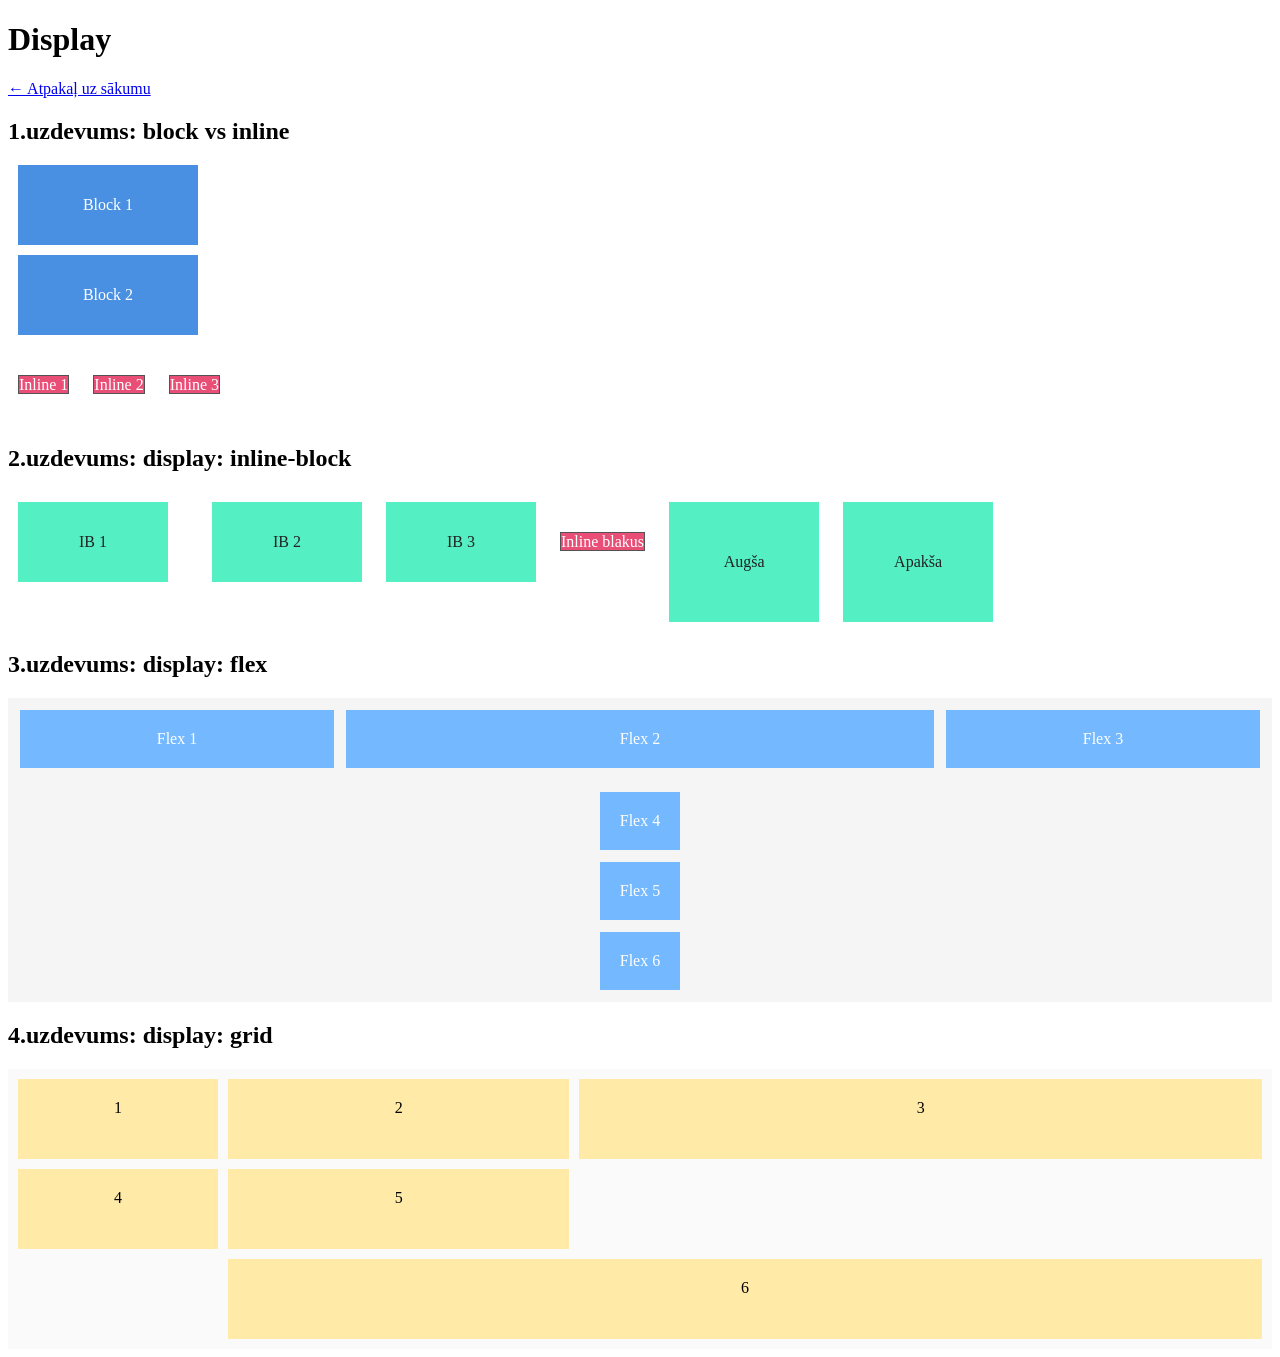
==== display.html @ 67350fed "4.uzd - grid" ====
<!DOCTYPE html>
<html lang="lv">
<head>
    <meta charset="UTF-8">
    <meta name="viewport" content="width=device-width, initial-scale=1.0">
    <title>Display</title>
    <link rel="stylesheet" href="style.css">
</head>

<body>
<h1>Display</h1>
<p><a href="index.html">← Atpakaļ uz sākumu</a></p>

<h2>1.uzdevums: block vs inline</h2>
<div class="block">Block 1</div>
<div class="block">Block 2</div>
<div class="inline">Inline 1</div>
<div class="inline">Inline 2</div>
<div class="inline">Inline 3</div>

<h2>2.uzdevums: display: inline-block</h2>
<div class="inline-block">IB 1</div>
<div class="inline-block ib-atstarpe">IB 2</div>
<div class="inline-block">IB 3</div>
<div class="inline">Inline blakus</div>
<div class="inline-block ib-tall ib-augsa">Augša</div>
<div class="inline-block ib-tall ib-apaksa">Apakša</div>

<h2>3.uzdevums: display: flex</h2>
<div class="flex-container">
    <div class="flex-item">Flex 1</div>
    <div class="flex-item flex-item-2">Flex 2</div>
    <div class="flex-item">Flex 3</div>
</div>

<div class="flex-container flex-kolonna">
    <div class="flex-item">Flex 4</div>
    <div class="flex-item">Flex 5</div>
    <div class="flex-item">Flex 6</div>
</div>

<h2>4.uzdevums: display: grid</h2>
<div class="grid-container">
    <div class="grid-item">1</div>
    <div class="grid-item">2</div>
    <div class="grid-item">3</div>
    <div class="grid-item">4</div>
    <div class="grid-item">5</div>
    <div class="grid-item grid-item-6">6</div>
</div>

</body>

</html>
---- style.css ----
.uzdevums{
    margin-bottom:50px;
}
#produkta-kartite{
    background-color: #adacac;
    border: 1px solid #535353;
    padding: 16px;
}

.kartites-virsraksts{
    font-size: 24px;
    font-weight: bold;
    margin-bottom: 10px;
}

.kartites-teksts{
    line-height: 1.4;
    color: #6b6b6b;
}

form{
    text-align: center;
    border: 1px solid #535353;
    border-radius: 12px;
    padding: 20px;
    width: 350px;
    margin: 0 auto;
}

form input{
    width: 250px;
    padding: 8px;
    margin-bottom: 10px;
}

.menu{
    list-style: none;
    padding: 0;
}

.menu li{
    display: inline-block;
    margin-right: 15px;
}

.menu a{
    text-decoration: none;
    color: #333;
}

.menu a:hover{
    color: 	#9cc9dd;
    text-decoration: underline;
}

.menu li.active{
    background-color: #d9ecff;
    padding: 5px 10px;
}

.gallery > h3{
    margin-bottom: 20px;
}

.gallery figure{
    position: relative;
    margin: 0;
    width: 250px;
}

.gallery img{
    width: 100%;
    display: block;
}

.gallery figure figcaption{
    position: absolute;
    bottom: 0;
    left: 0;
    right: 0;
    background-color: rgba(0, 0, 0, 0.6);
    color: #fff;
    padding: 6px;
}

.quote{
    position: relative;
    border-left: 3px solid #adacac;
    padding-left: 50px;
    margin: 30px;
    font-style: italic;
    color: #444;
}

.quote::before{
    content: "“";
    font-size: 60px;
    font-style: italic;
    color: #b5b5b5;
    position: absolute;
    top: -15px;
    left: 8px;
}

.nav-bar{
    display: flex;
    align-items: center;
    justify-content: space-between;
    padding: 15px 30px;
    background-color: 	#eeeeee;
}

.nav-links a{
    text-decoration: none;
    color: #333;
    margin-left: 25px;
    transition: color 0.3s ease;
}

.nav-links a:hover{
    color: 	#9cc9dd;
}

.box{
    background-color: 	#9cc9dd;
    color: 	#eeeeee;
    width: 120px;
    height: 80px;
    margin: 10px;
    text-align: center;
    line-height: 80px;
}

.box-otrs{
    background-color: #ac1c1c;
}

.relative{
    position: relative;
    top: 20px;
    left: 30px;
}

.container{
    position: relative;
    width: 400px;
    height: 220px;
    border: 2px solid #535353;
    margin: 10px;
}

.container .absolute{
    position: absolute;
    top: 20px;
    left: 20px;
    margin: 0;
}

.container .absolute-2{
    position: absolute;
    top: 110px;
    left: 270px;
    margin: 0;
}

.fixed-banner{
    position: fixed;
    bottom: 0;
    left: 0;
    right: 0;
    z-index: 10;
    background-color: #2e7d7d;
    color: #eeeeee;
    padding: 15px;
    text-align: center;
}

.sticky-header{
    position: sticky;
    top: 0;
    background-color: #9cc9dd;
    color: 	#eeeeee;
    padding: 10px;
    font-weight: bold;
}

.sticky-header-2{
    position: sticky;
    top: 50px;
    background-color: #59727c;
    color: #fff;
    padding: 10px;
    font-weight: bold;
}

.layer-container{
    position: relative;
    width: 320px;
    height: 310px;
    margin: 10px;
}

.layer{
    position: absolute;
    width: 180px;
    height: 180px;
    text-align: center;
    line-height: 180px;
    color: #fff;
    font-size: 18px;
}

.layer-sarkans{
    top: 0;
    left: 0;
    z-index: 1;
    background-color: #ac1c1c;
}

.layer-zals{
    top: 60px;
    left: 60px;
    z-index: 2;
    background-color: #59727c;
}

.layer-zils{
    top: 120px;
    left: 120px;
    z-index: 3;
    background-color: #9cc9dd;
}

.layout{
    position: relative;
    min-height: 250px;
    margin: 10px;
    border: 1px solid #535353;
}

.sidebar{
    position: absolute;
    top: 0;
    right: 0;
    bottom: 0;
    width: 180px;
    background-color: #2e5e72;
    color: #fff;
    padding: 15px;
}

.saturs{
    margin-right: 210px;
    padding: 15px;
}

@media screen and (max-width: 600px){
    .sidebar{
        position: static;
        width: auto;
        height: auto;
    }

    .saturs{
        margin-right: 0;
    }
}

.block{
    display: block;
    width: 180px;
    height: 80px;
    margin: 10px;
    background: #4a90e2;
    color: #fff;
    line-height: 80px;
    text-align: center;
}

.inline{
    display: inline;
    width: 200px;
    height: 80px;
    margin: 10px;
    background: #e94e77;
    color: #fff;
    line-height: 80px;
    text-align: center;
    border: 1px solid #535353;
}

.inline-block{
    display: inline-block;
    width: 150px;
    height: 80px;
    margin: 10px;
    background: #55efc4;
    color: #222;
    line-height: 80px;
    text-align: center;
}

.ib-atstarpe{
    margin-left: 30px;
}

.ib-tall{
    height: 120px;
    line-height: 120px;
}

.ib-augsa{
    vertical-align: top;
}

.ib-apaksa{
    vertical-align: bottom;
}

.flex-container{
    display: flex;
    gap: 12px;
    background: #f5f5f5;
    padding: 12px;
    justify-content: space-between;
    align-items: center;
}

.flex-item{
    background: #74b9ff;
    color: #fff;
    padding: 20px;
    text-align: center;
    flex: 1;
}

.flex-item-2{
    flex: 2;
}

.flex-kolonna{
    flex-direction: column;
}

.grid-container{
    display: grid;
    grid-template-columns: 200px 1fr 2fr;
    grid-auto-rows: 80px;
    gap: 10px;
    background: #fafafa;
    padding: 10px;
}

.grid-item{
    background: #ffeaa7;
    padding: 20px;
    text-align: center;
}

.grid-item-6{
    grid-column: 2 / span 2;
}
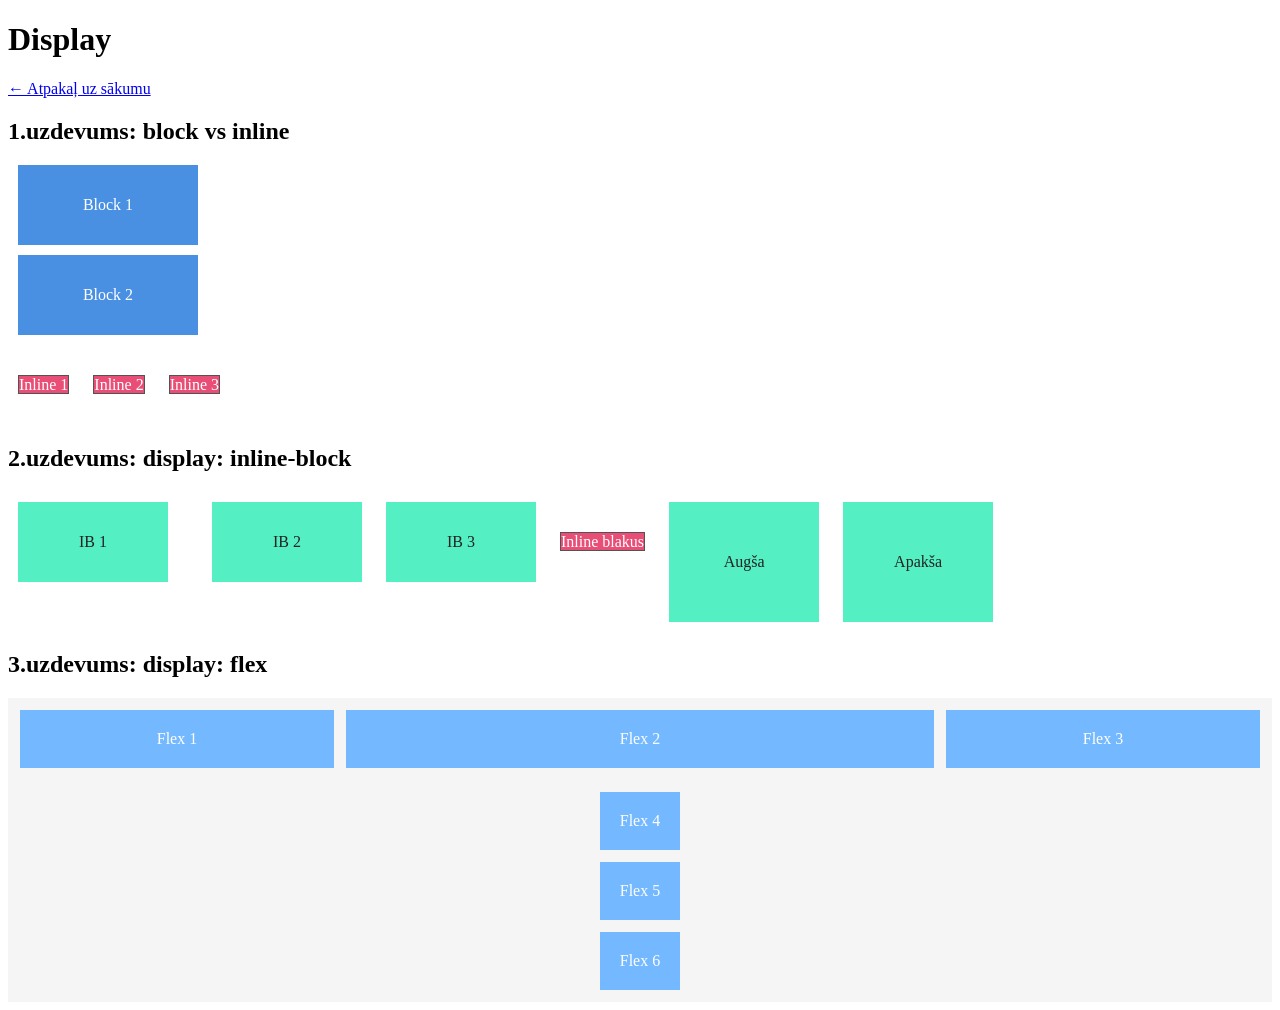
==== commit 66f73cbf: "3.uzd - flex" ====
--- a/display.html
+++ b/display.html
@@ -39,16 +39,6 @@
     <div class="flex-item">Flex 6</div>
 </div>
 
-<h2>4.uzdevums: display: grid</h2>
-<div class="grid-container">
-    <div class="grid-item">1</div>
-    <div class="grid-item">2</div>
-    <div class="grid-item">3</div>
-    <div class="grid-item">4</div>
-    <div class="grid-item">5</div>
-    <div class="grid-item grid-item-6">6</div>
-</div>
-
 </body>
 
 </html>
--- a/style.css
+++ b/style.css
@@ -341,22 +341,3 @@
 .flex-kolonna{
     flex-direction: column;
 }
-
-.grid-container{
-    display: grid;
-    grid-template-columns: 200px 1fr 2fr;
-    grid-auto-rows: 80px;
-    gap: 10px;
-    background: #fafafa;
-    padding: 10px;
-}
-
-.grid-item{
-    background: #ffeaa7;
-    padding: 20px;
-    text-align: center;
-}
-
-.grid-item-6{
-    grid-column: 2 / span 2;
-}
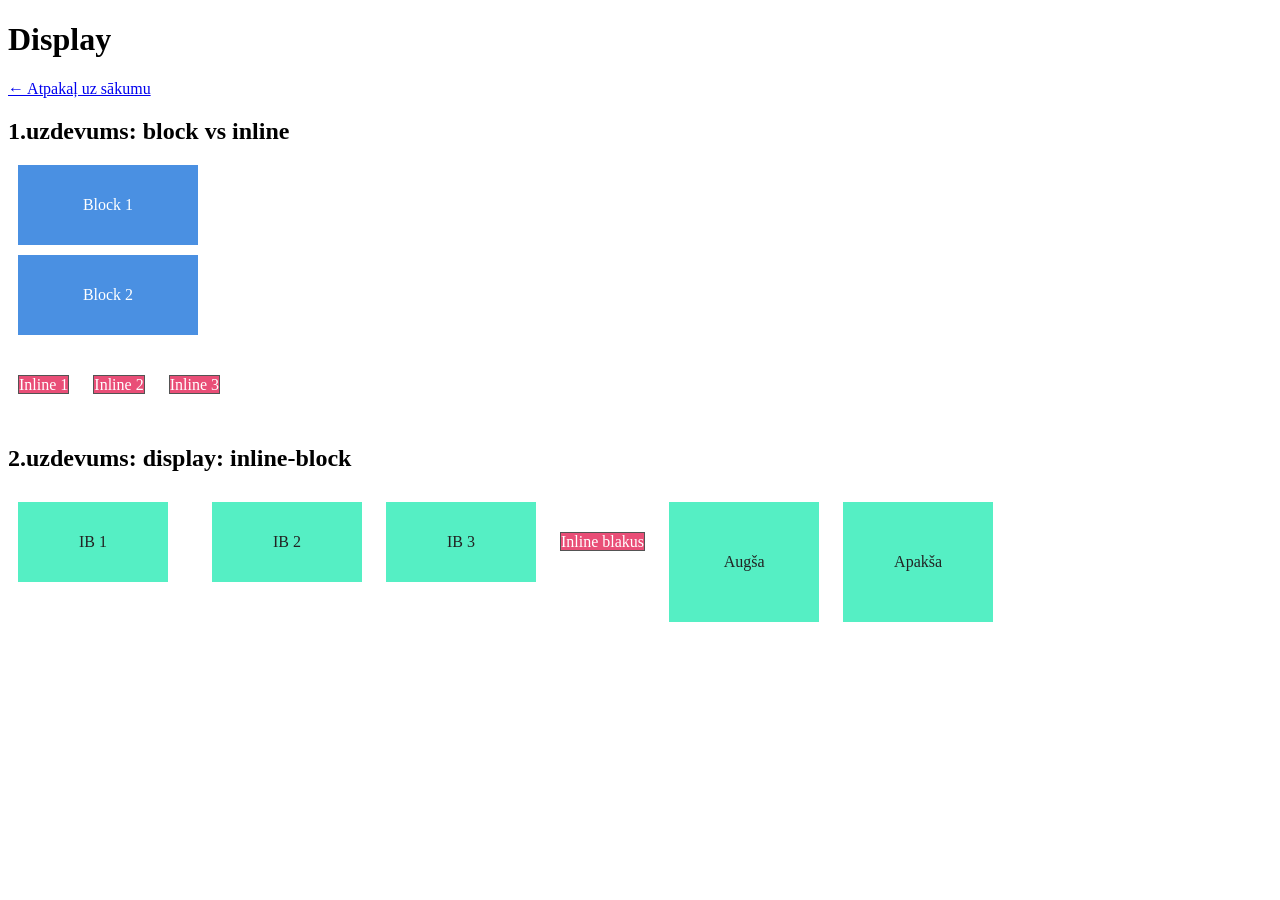
==== commit 538b4d8f: "2.uzd - inline-block" ====
--- a/display.html
+++ b/display.html
@@ -26,19 +26,6 @@
 <div class="inline-block ib-tall ib-augsa">Augša</div>
 <div class="inline-block ib-tall ib-apaksa">Apakša</div>
 
-<h2>3.uzdevums: display: flex</h2>
-<div class="flex-container">
-    <div class="flex-item">Flex 1</div>
-    <div class="flex-item flex-item-2">Flex 2</div>
-    <div class="flex-item">Flex 3</div>
-</div>
-
-<div class="flex-container flex-kolonna">
-    <div class="flex-item">Flex 4</div>
-    <div class="flex-item">Flex 5</div>
-    <div class="flex-item">Flex 6</div>
-</div>
-
 </body>
 
 </html>
--- a/style.css
+++ b/style.css
@@ -316,28 +316,3 @@
 .ib-apaksa{
     vertical-align: bottom;
 }
-
-.flex-container{
-    display: flex;
-    gap: 12px;
-    background: #f5f5f5;
-    padding: 12px;
-    justify-content: space-between;
-    align-items: center;
-}
-
-.flex-item{
-    background: #74b9ff;
-    color: #fff;
-    padding: 20px;
-    text-align: center;
-    flex: 1;
-}
-
-.flex-item-2{
-    flex: 2;
-}
-
-.flex-kolonna{
-    flex-direction: column;
-}
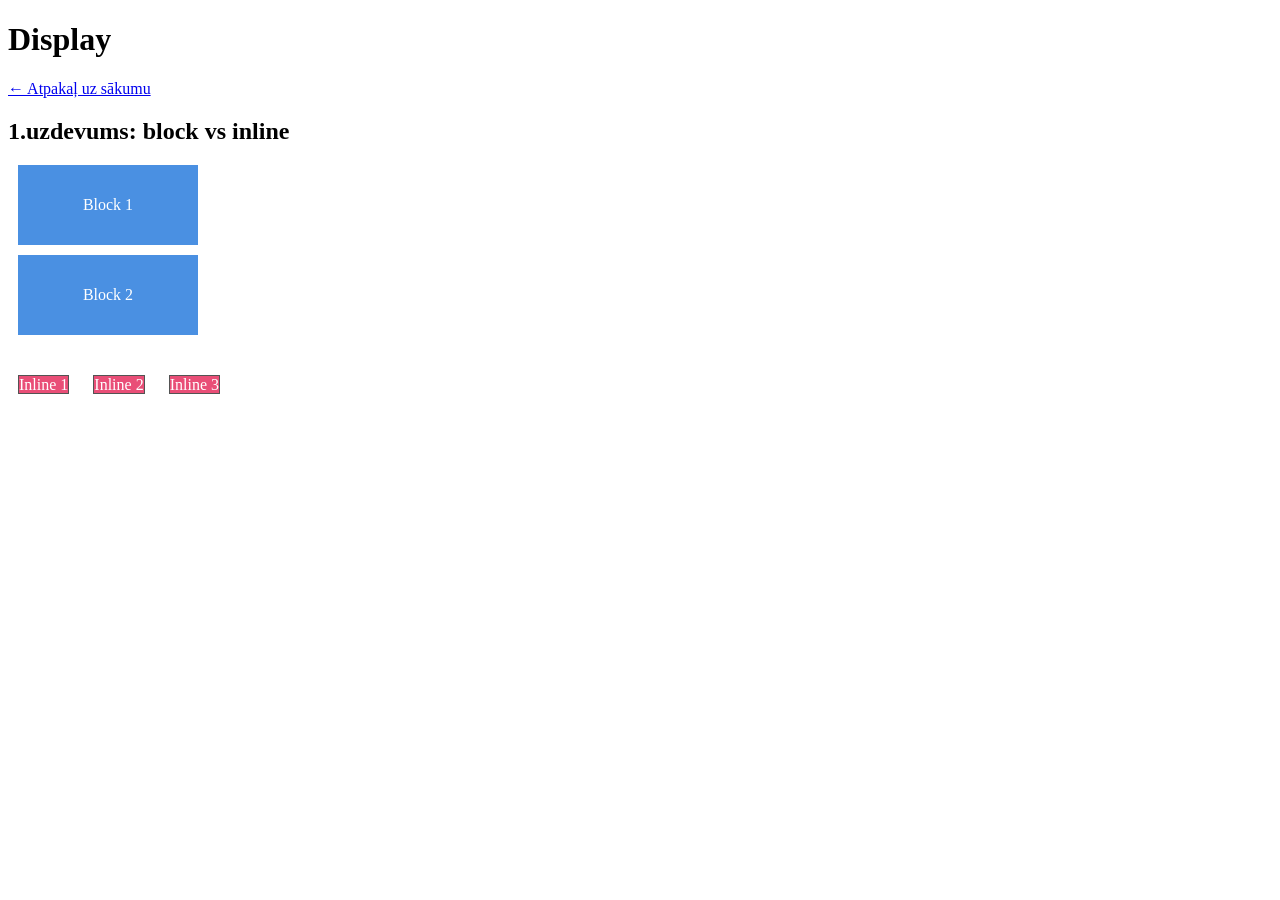
==== commit 220e3c6f: "1.uzd - display block vs inline" ====
--- a/display.html
+++ b/display.html
@@ -18,14 +18,6 @@
 <div class="inline">Inline 2</div>
 <div class="inline">Inline 3</div>
 
-<h2>2.uzdevums: display: inline-block</h2>
-<div class="inline-block">IB 1</div>
-<div class="inline-block ib-atstarpe">IB 2</div>
-<div class="inline-block">IB 3</div>
-<div class="inline">Inline blakus</div>
-<div class="inline-block ib-tall ib-augsa">Augša</div>
-<div class="inline-block ib-tall ib-apaksa">Apakša</div>
-
 </body>
 
 </html>
--- a/style.css
+++ b/style.css
@@ -288,31 +288,3 @@
     text-align: center;
     border: 1px solid #535353;
 }
-
-.inline-block{
-    display: inline-block;
-    width: 150px;
-    height: 80px;
-    margin: 10px;
-    background: #55efc4;
-    color: #222;
-    line-height: 80px;
-    text-align: center;
-}
-
-.ib-atstarpe{
-    margin-left: 30px;
-}
-
-.ib-tall{
-    height: 120px;
-    line-height: 120px;
-}
-
-.ib-augsa{
-    vertical-align: top;
-}
-
-.ib-apaksa{
-    vertical-align: bottom;
-}
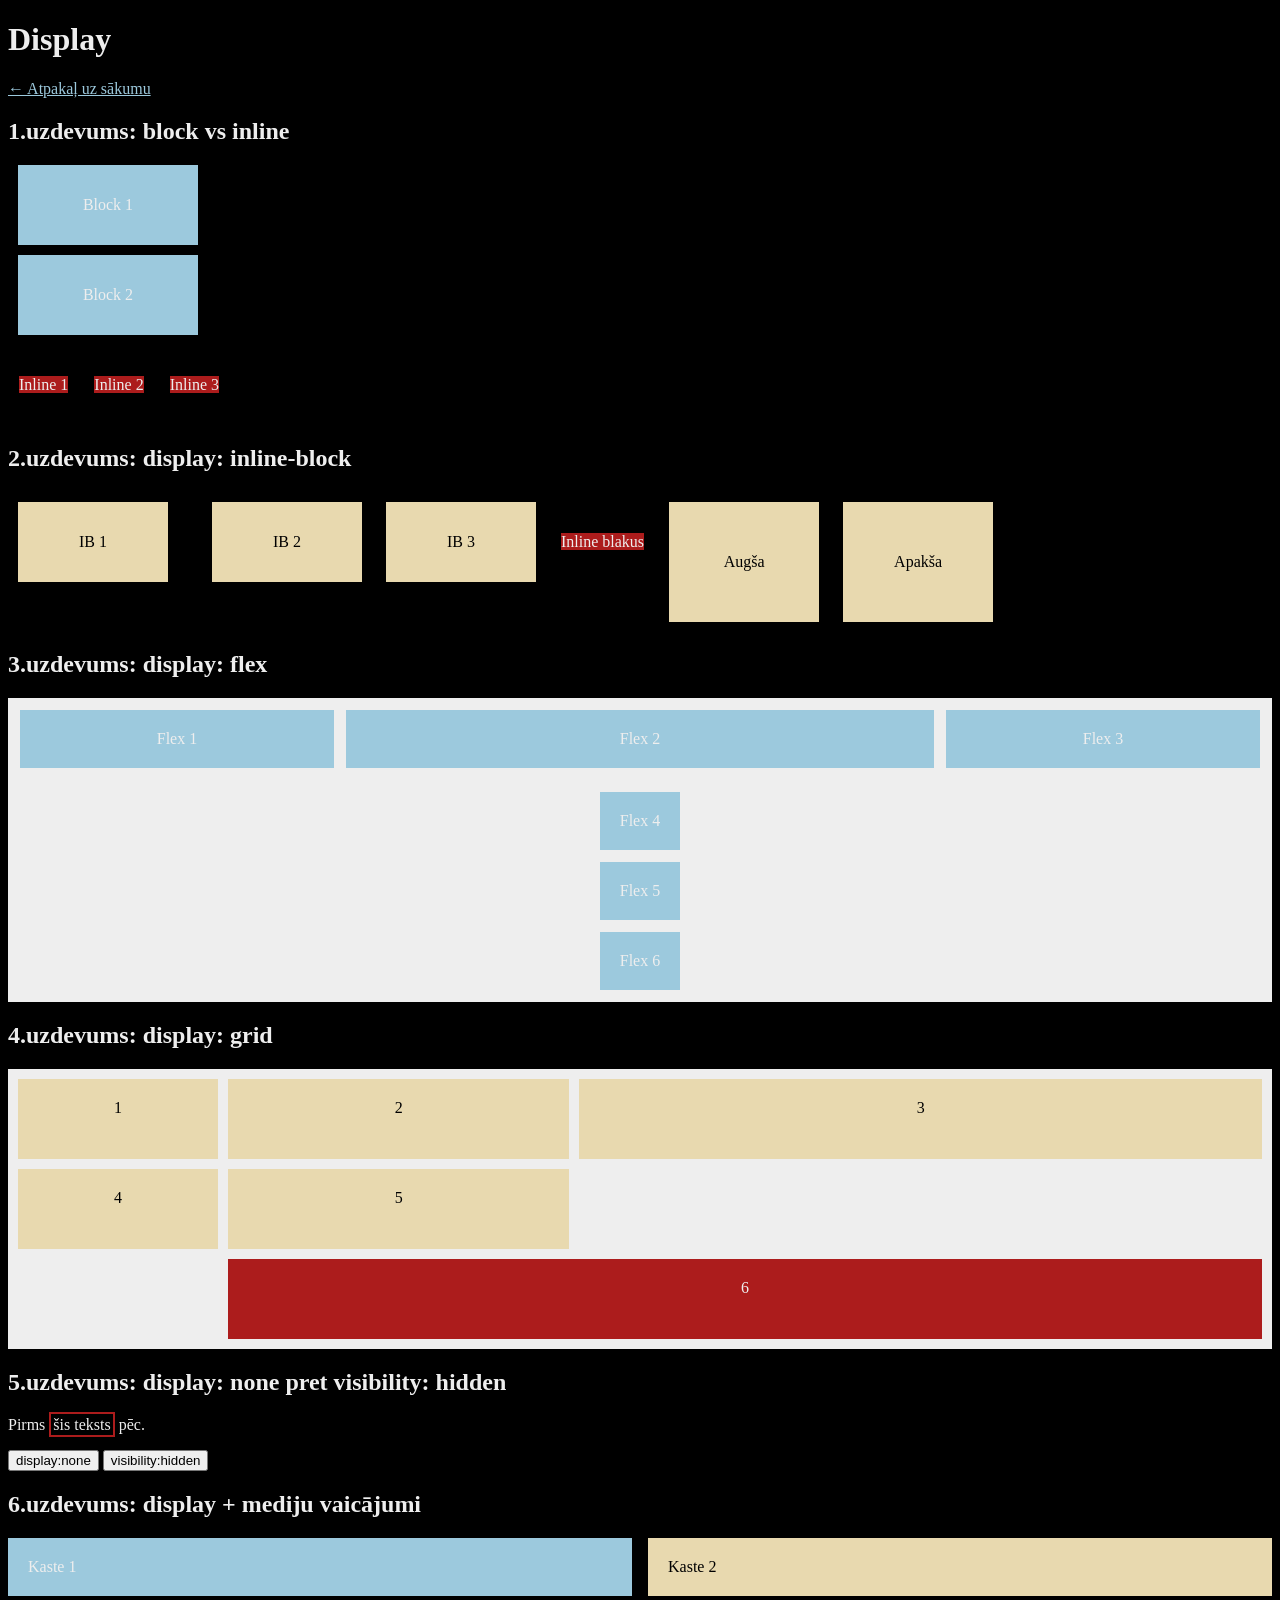
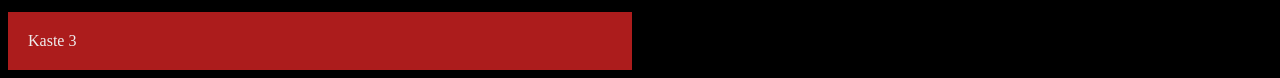
==== commit 9cd8b927: "6.uzd - display media queries" ====
--- a/display.html
+++ b/display.html
@@ -18,6 +18,53 @@
 <div class="inline">Inline 2</div>
 <div class="inline">Inline 3</div>
 
+<h2>2.uzdevums: display: inline-block</h2>
+<div class="inline-block">IB 1</div>
+<div class="inline-block ib-atstarpe">IB 2</div>
+<div class="inline-block">IB 3</div>
+<div class="inline">Inline blakus</div>
+<div class="inline-block ib-tall ib-augsa">Augša</div>
+<div class="inline-block ib-tall ib-apaksa">Apakša</div>
+
+<h2>3.uzdevums: display: flex</h2>
+<div class="flex-container">
+    <div class="flex-item">Flex 1</div>
+    <div class="flex-item flex-item-2">Flex 2</div>
+    <div class="flex-item">Flex 3</div>
+</div>
+
+<div class="flex-container flex-kolonna">
+    <div class="flex-item">Flex 4</div>
+    <div class="flex-item">Flex 5</div>
+    <div class="flex-item">Flex 6</div>
+</div>
+
+<h2>4.uzdevums: display: grid</h2>
+<div class="grid-container">
+    <div class="grid-item">1</div>
+    <div class="grid-item">2</div>
+    <div class="grid-item">3</div>
+    <div class="grid-item">4</div>
+    <div class="grid-item">5</div>
+    <div class="grid-item grid-item-6">6</div>
+</div>
+
+<h2>5.uzdevums: display: none pret visibility: hidden</h2>
+<p>Pirms <span id="hideMe">šis teksts</span> pēc.</p>
+<button onclick="document.getElementById('hideMe').style.display='none'">
+    display:none
+</button>
+<button onclick="document.getElementById('hideMe').style.visibility='hidden'">
+    visibility:hidden
+</button>
+
+<h2>6.uzdevums: display + mediju vaicājumi</h2>
+<div class="responsive">
+    <div class="kaste-1">Kaste 1</div>
+    <div class="kaste-2">Kaste 2</div>
+    <div class="kaste-3">Kaste 3</div>
+</div>
+
 </body>
 
 </html>
--- a/style.css
+++ b/style.css
@@ -1,3 +1,12 @@
+body{
+    background-color: #000000;
+    color: #eeeeee;
+}
+
+a{
+    color: #9cc9dd;
+}
+
 .uzdevums{
     margin-bottom:50px;
 }
@@ -45,7 +54,7 @@
 
 .menu a{
     text-decoration: none;
-    color: #333;
+    color: #eeeeee;
 }
 
 .menu a:hover{
@@ -56,6 +65,10 @@
 .menu li.active{
     background-color: #d9ecff;
     padding: 5px 10px;
+}
+
+.menu li.active a{
+    color: #000000;
 }
 
 .gallery > h3{
@@ -89,7 +102,7 @@
     padding-left: 50px;
     margin: 30px;
     font-style: italic;
-    color: #444;
+    color: #eeeeee;
 }
 
 .quote::before{
@@ -271,8 +284,8 @@
     width: 180px;
     height: 80px;
     margin: 10px;
-    background: #4a90e2;
-    color: #fff;
+    background: #9cc9dd;
+    color: #eeeeee;
     line-height: 80px;
     text-align: center;
 }
@@ -282,9 +295,120 @@
     width: 200px;
     height: 80px;
     margin: 10px;
-    background: #e94e77;
-    color: #fff;
+    background: #ac1c1c;
+    color: #eeeeee;
     line-height: 80px;
     text-align: center;
-    border: 1px solid #535353;
-}
+    border: 1px solid #000000;
+}
+
+.inline-block{
+    display: inline-block;
+    width: 150px;
+    height: 80px;
+    margin: 10px;
+    background: #e8d9af;
+    color: #000000;
+    line-height: 80px;
+    text-align: center;
+}
+
+.ib-atstarpe{
+    margin-left: 30px;
+}
+
+.ib-tall{
+    height: 120px;
+    line-height: 120px;
+}
+
+.ib-augsa{
+    vertical-align: top;
+}
+
+.ib-apaksa{
+    vertical-align: bottom;
+}
+
+.flex-container{
+    display: flex;
+    gap: 12px;
+    background: #eeeeee;
+    padding: 12px;
+    justify-content: space-between;
+    align-items: center;
+}
+
+.flex-item{
+    background: #9cc9dd;
+    color: #eeeeee;
+    padding: 20px;
+    text-align: center;
+    flex: 1;
+}
+
+.flex-item-2{
+    flex: 2;
+}
+
+.flex-kolonna{
+    flex-direction: column;
+}
+
+.grid-container{
+    display: grid;
+    grid-template-columns: 200px 1fr 2fr;
+    grid-auto-rows: 80px;
+    gap: 10px;
+    background: #eeeeee;
+    padding: 10px;
+}
+
+.grid-item{
+    background: #e8d9af;
+    color: #000000;
+    padding: 20px;
+    text-align: center;
+}
+
+.grid-item-6{
+    grid-column: 2 / span 2;
+    background: #ac1c1c;
+    color: #eeeeee;
+}
+
+#hideMe{
+    border: 2px solid #ac1c1c;
+    padding: 2px;
+}
+
+.responsive{
+    display: block;
+}
+
+.responsive div{
+    padding: 20px;
+}
+
+.kaste-1{
+    background: #9cc9dd;
+    color: #eeeeee;
+}
+
+.kaste-2{
+    background: #e8d9af;
+    color: #000000;
+}
+
+.kaste-3{
+    background: #ac1c1c;
+    color: #eeeeee;
+}
+
+@media (min-width: 600px){
+    .responsive{
+        display: grid;
+        grid-template-columns: 1fr 1fr;
+        gap: 16px;
+    }
+}
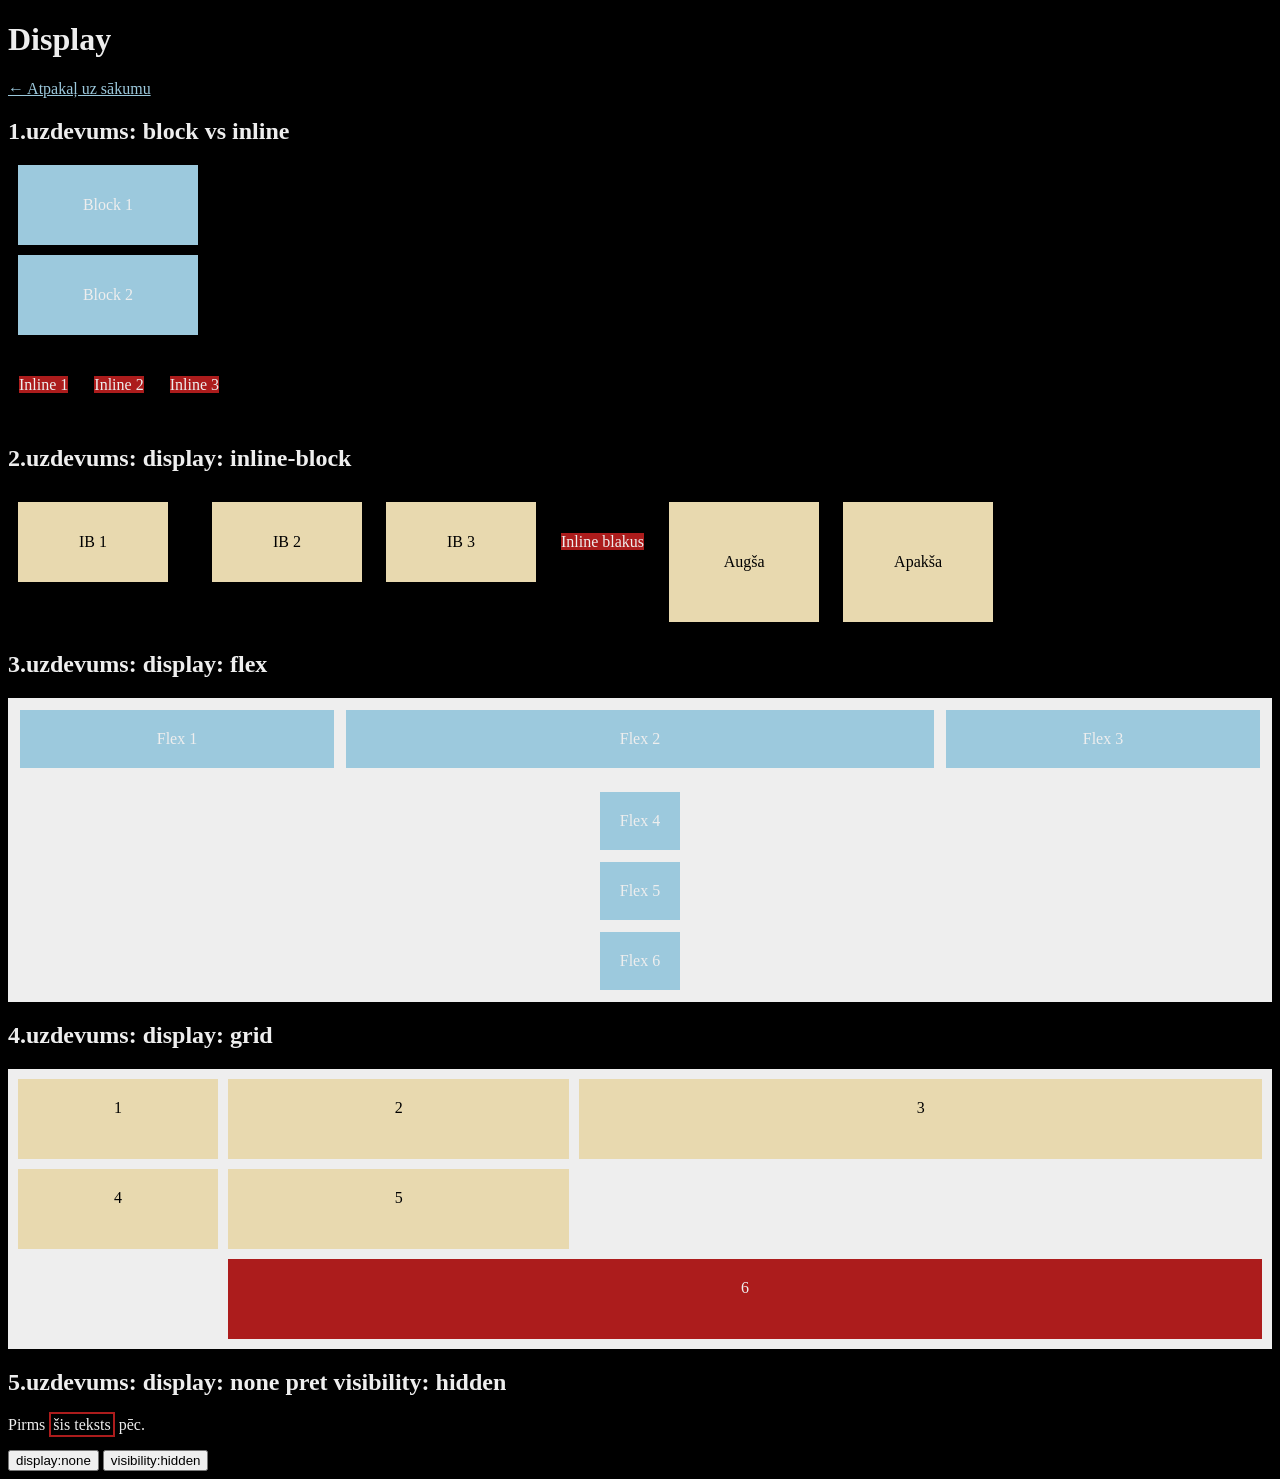
==== commit 126f0283: "5.uzd - none vs hidden" ====
--- a/display.html
+++ b/display.html
@@ -58,13 +58,6 @@
     visibility:hidden
 </button>
 
-<h2>6.uzdevums: display + mediju vaicājumi</h2>
-<div class="responsive">
-    <div class="kaste-1">Kaste 1</div>
-    <div class="kaste-2">Kaste 2</div>
-    <div class="kaste-3">Kaste 3</div>
-</div>
-
 </body>
 
 </html>
--- a/style.css
+++ b/style.css
@@ -381,34 +381,3 @@
     border: 2px solid #ac1c1c;
     padding: 2px;
 }
-
-.responsive{
-    display: block;
-}
-
-.responsive div{
-    padding: 20px;
-}
-
-.kaste-1{
-    background: #9cc9dd;
-    color: #eeeeee;
-}
-
-.kaste-2{
-    background: #e8d9af;
-    color: #000000;
-}
-
-.kaste-3{
-    background: #ac1c1c;
-    color: #eeeeee;
-}
-
-@media (min-width: 600px){
-    .responsive{
-        display: grid;
-        grid-template-columns: 1fr 1fr;
-        gap: 16px;
-    }
-}
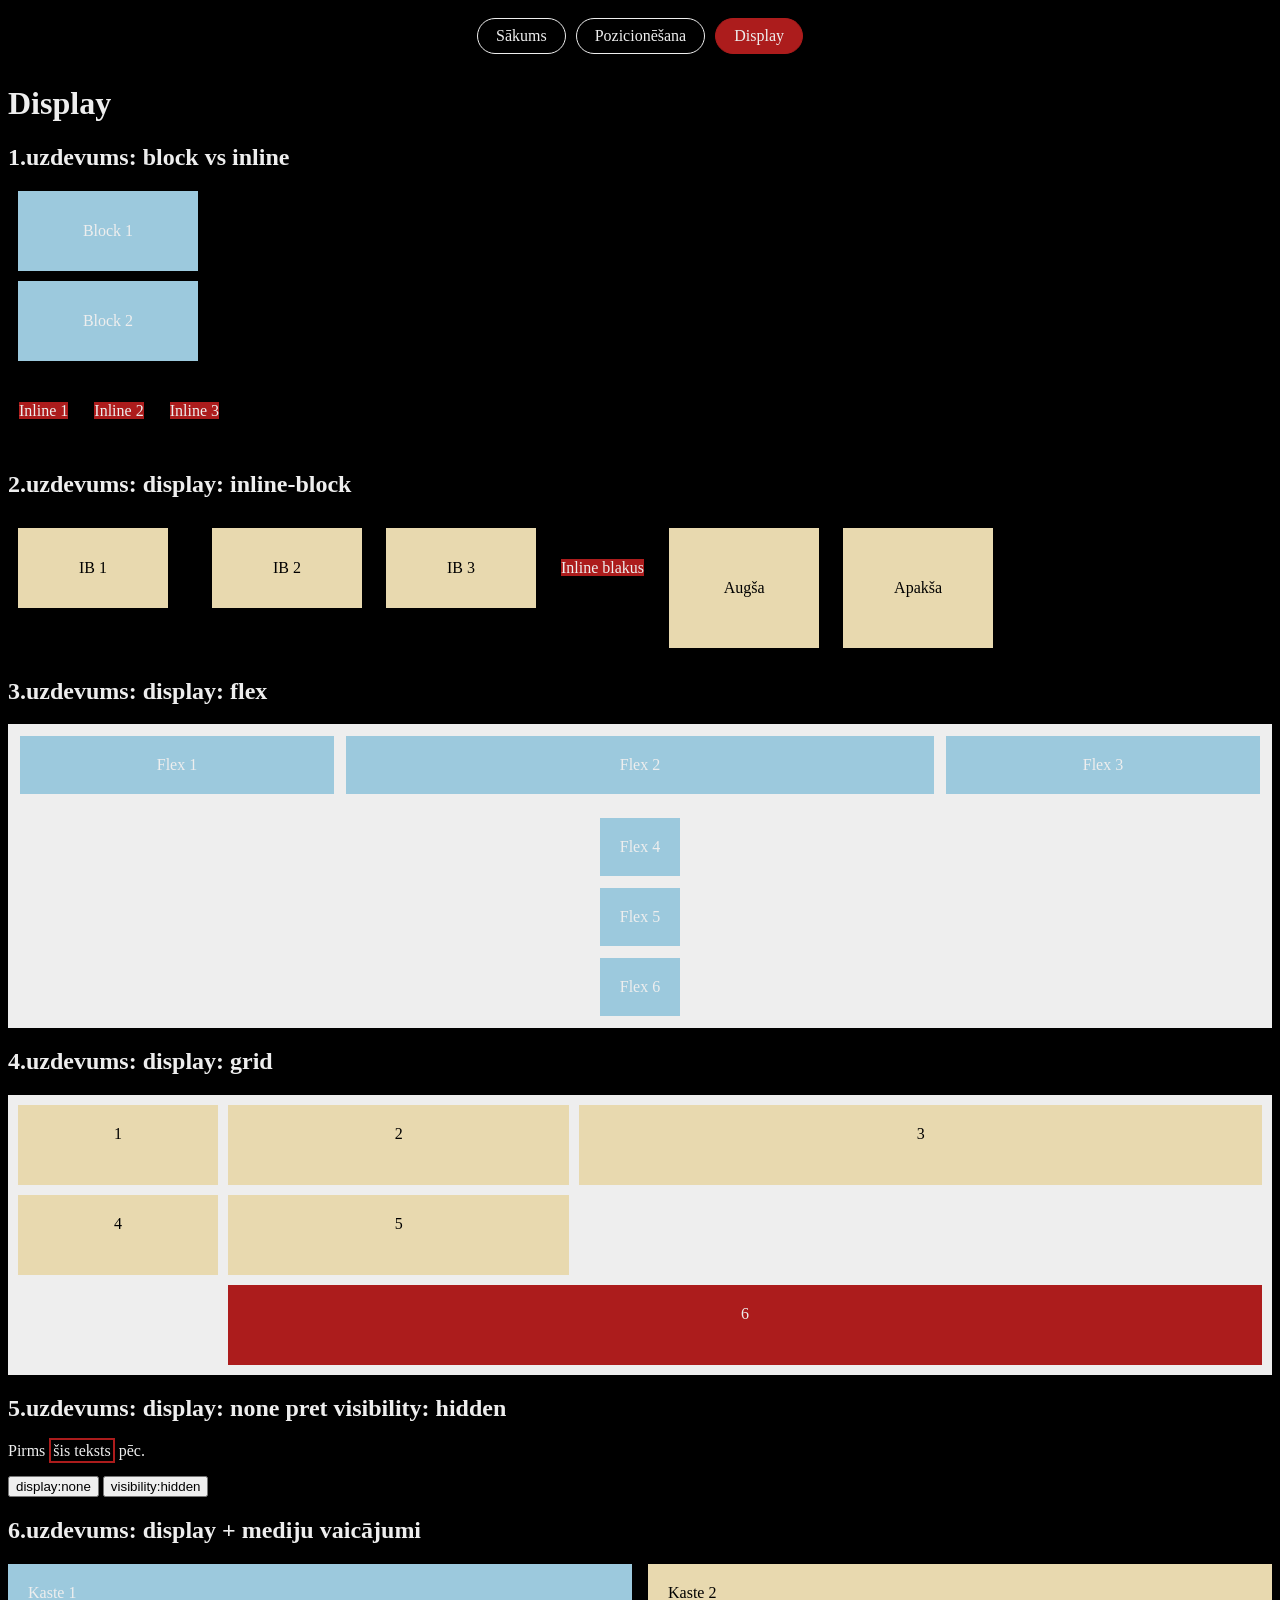
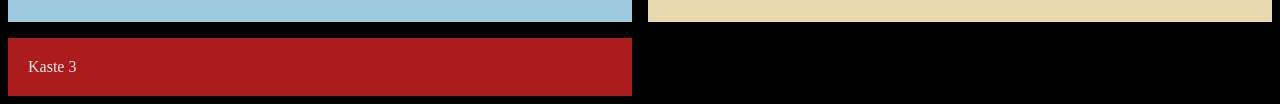
==== commit c2a335a7: "lapu pogas" ====
--- a/display.html
+++ b/display.html
@@ -8,8 +8,12 @@
 </head>
 
 <body>
+<nav class="lapas-nav">
+    <a class="sakums" href="index.html">Sākums</a>
+    <a class="pozicijas" href="pozicijas.html">Pozicionēšana</a>
+    <a class="display aktivs" href="display.html">Display</a>
+</nav>
 <h1>Display</h1>
-<p><a href="index.html">← Atpakaļ uz sākumu</a></p>
 
 <h2>1.uzdevums: block vs inline</h2>
 <div class="block">Block 1</div>
@@ -58,6 +62,13 @@
     visibility:hidden
 </button>
 
+<h2>6.uzdevums: display + mediju vaicājumi</h2>
+<div class="responsive">
+    <div class="kaste-1">Kaste 1</div>
+    <div class="kaste-2">Kaste 2</div>
+    <div class="kaste-3">Kaste 3</div>
+</div>
+
 </body>
 
 </html>
--- a/style.css
+++ b/style.css
@@ -381,3 +381,74 @@
     border: 2px solid #ac1c1c;
     padding: 2px;
 }
+
+.responsive{
+    display: block;
+}
+
+.responsive div{
+    padding: 20px;
+}
+
+.kaste-1{
+    background: #9cc9dd;
+    color: #eeeeee;
+}
+
+.kaste-2{
+    background: #e8d9af;
+    color: #000000;
+}
+
+.kaste-3{
+    background: #ac1c1c;
+    color: #eeeeee;
+}
+
+@media (min-width: 600px){
+    .responsive{
+        display: grid;
+        grid-template-columns: 1fr 1fr;
+        gap: 16px;
+    }
+}
+
+.lapas-nav{
+    display: flex;
+    justify-content: center;
+    gap: 10px;
+    padding: 10px;
+    margin-bottom: 10px;
+}
+
+.lapas-nav a{
+    padding: 8px 18px;
+    text-decoration: none;
+    border: 1px solid #eeeeee;
+    border-radius: 20px;
+    color: #eeeeee;
+    transition: background 0.3s ease, color 0.3s ease, border-color 0.3s ease;
+}
+
+.lapas-nav a:hover{
+    background: #eeeeee;
+    color: #000000;
+}
+
+.lapas-nav a.sakums.aktivs{
+    background: #9cc9dd;
+    border-color: #9cc9dd;
+    color: #000000;
+}
+
+.lapas-nav a.pozicijas.aktivs{
+    background: #e8d9af;
+    border-color: #e8d9af;
+    color: #000000;
+}
+
+.lapas-nav a.display.aktivs{
+    background: #ac1c1c;
+    border-color: #ac1c1c;
+    color: #eeeeee;
+}
